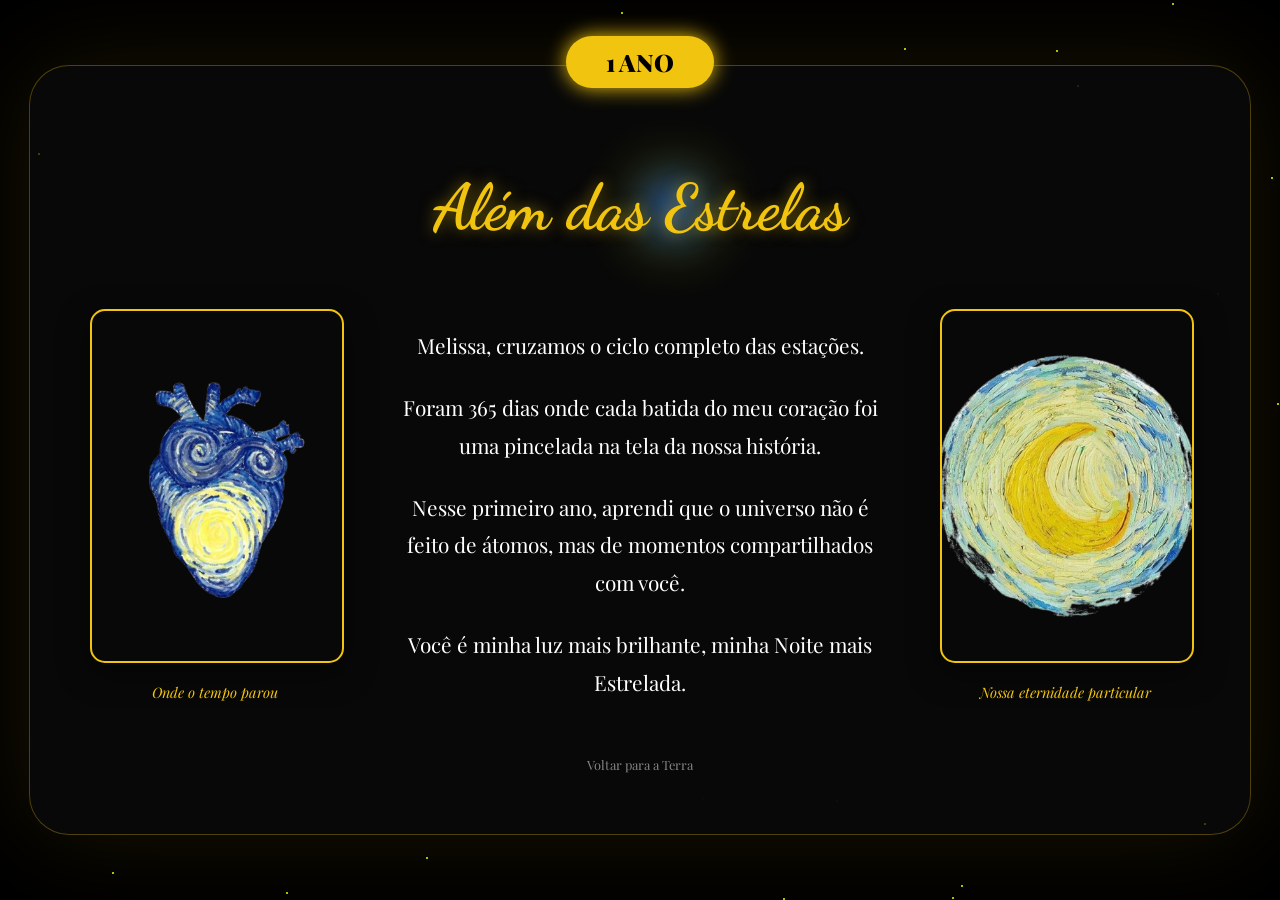
==== Segredo.html @ 1e79ab96 "Add files via upload" ====
<!DOCTYPE html>
<html lang="pt-br">
<head>
    <meta charset="UTF-8">
    <title>365 Dias de Nós</title>
    <link href="https://fonts.googleapis.com/css2?family=Dancing+Script:wght@700&family=Playfair+Display:ital,wght@1,900&display=swap" rel="stylesheet">
    <link rel="stylesheet" href="Segredo.css">
</head>
<body>
    <audio id="musicaSecreta" loop>
        <source src="Music/Congratulations.mp3" type="audio/mpeg">
    </audio>

    <div class="cosmic-bg"></div>
    
    <div class="star-system">
        <div class="star-orbit"><div class="giant-star">✦</div></div>
        <div class="star-orbit delay"><div class="giant-star">✦</div></div>
    </div>

    <main class="celebration-card">
        <div class="anniversary-badge">1 ANO</div>
        
        <h1 class="main-title">Além das Estrelas</h1>

        <div class="content-grid">
            <div class="photo-side left">
                <img src="imGogh/HeartG.png" alt="Momento 1">
                <div class="photo-caption">Onde o tempo parou</div>
            </div>

            <div class="text-center">
                <div class="scroll-text">
                    <p>Melissa, cruzamos o ciclo completo das estações.</p>
                    <p>Foram 365 dias onde cada batida do meu coração foi uma pincelada na tela da nossa história.</p>
                    <p>Nesse primeiro ano, aprendi que o universo não é feito de átomos, mas de momentos compartilhados com você.</p>
                    <p>Você é minha luz mais brilhante, minha Noite mais Estrelada.</p>
                    <p>Feliz nosso primeiro de muitos anos, espero mesmo te ter aqui comigo, pra sempre.</p>
                </div>
            </div>

            <div class="photo-side right">
                <img src="imGogh/MoonG.png" alt="Momento 2">
                <div class="photo-caption">Nossa eternidade particular</div>
            </div>
        </div>

        <a href="index.html" class="back-btn">Voltar para a Terra</a>
    </main>

    <script>
        // 1. GERAÇÃO DE ESTRELAS
        for(let i=0; i<50; i++) {
            let s = document.createElement('div');
            s.className = 'tiny-star';
            s.style.left = Math.random() * 100 + 'vw';
            s.style.top = Math.random() * 100 + 'vh';
            s.style.animationDelay = Math.random() * 3 + 's';
            document.body.appendChild(s);
        }

        // 2. LÓGICA DA MÚSICA AO MOVER O MOUSE
        const musica = document.getElementById('musicaSecreta');
        let musicaIniciada = false;

        function iniciarMusica() {
            if (!musicaIniciada) {
                musica.play().then(() => {
                    musicaIniciada = true;
                    // Remove os ouvintes para não tentar tocar de novo a cada movimento
                    window.removeEventListener('mousemove', iniciarMusica);
                    window.removeEventListener('touchstart', iniciarMusica);
                }).catch(error => {
                    console.log("Aguardando interação real...");
                });
            }
        }

        // Ouve movimento do mouse (PC) ou toque na tela (Celular)
        window.addEventListener('mousemove', iniciarMusica);
        window.addEventListener('touchstart', iniciarMusica);
    </script>
</body>
</html>
---- Segredo.css ----
body, html {
    margin: 0; padding: 0;
    width: 100%; height: 100%;
    background: #000;
    color: #fff;
    font-family: 'Playfair Display', serif;
    overflow: hidden;
    display: flex;
    align-items: center;
    justify-content: center;
}

.cosmic-bg {
    position: fixed;
    inset: 0;
    background: radial-gradient(circle at center, #0a1a3a 0%, #000 70%);
    z-index: -1;
}

.star-system {
    position: absolute;
    width: 100%; height: 100%;
    pointer-events: none;
}

.star-orbit {
    position: absolute;
    top: 50%; left: 50%;
    width: 600px; height: 600px;
    margin-top: -300px; margin-left: -300px;
    animation: rotate 20s linear infinite;
}

.delay { animation-duration: 25s; animation-direction: reverse; }

.giant-star {
    font-size: 80px;
    color: #0f31f1;
    text-shadow: 0 0 30px #0fbcf1, 0 0 60px #f1c40f;
    position: absolute;
    top: 0; left: 50%;
}

@keyframes rotate { from { transform: rotate(0deg); } to { transform: rotate(360deg); } }

.celebration-card {
    background: rgba(255, 255, 255, 0.03);
    backdrop-filter: blur(20px);
    border: 1px solid rgba(241, 196, 15, 0.3);
    padding: 60px;
    border-radius: 40px;
    text-align: center;
    max-width: 90%;
    width: 1100px;
    box-shadow: 0 0 100px rgba(241, 196, 15, 0.1);
    position: relative;
    animation: float 6s ease-in-out infinite;
    z-index: 10;
}

.anniversary-badge {
    position: absolute;
    top: -30px;
    left: 50%;
    transform: translateX(-50%);
    background: #f1c40f;
    color: #000;
    padding: 10px 40px;
    font-weight: 900;
    border-radius: 50px;
    font-size: 1.5rem;
    box-shadow: 0 0 20px #f1c40f;
}

.main-title {
    font-family: 'Dancing Script', cursive;
    font-size: 4rem;
    color: #f1c40f;
    margin-bottom: 40px;
    text-shadow: 0 0 15px rgba(241, 196, 15, 0.5);
}

.content-grid {
    display: flex;
    gap: 40px;
    align-items: center;
}

.photo-side { width: 250px; }
.photo-side img {
    width: 100%;
    height: 350px;
    object-fit: cover;
    border-radius: 15px;
    border: 2px solid #f1c40f;
    box-shadow: 0 10px 30px rgba(0,0,0,0.5);
}

.photo-caption {
    font-size: 0.9rem;
    margin-top: 15px;
    font-style: italic;
    color: #f1c40f;
}

.text-center {
    flex: 1;
    font-size: 1.3rem;
    line-height: 1.8;
    max-height: 400px;
    overflow-y: auto;
    padding: 20px;
}

.scroll-text p { margin-bottom: 25px; }

.tiny-star {
    position: absolute;
    width: 2px; height: 2px;
    background: #eeff00;
    border-radius: 50%;
    animation: blink 2s infinite;
}

@keyframes blink { 0%, 100% { opacity: 0.3; } 50% { opacity: 1; } }
@keyframes float { 0%, 100% { transform: translateY(0); } 50% { transform: translateY(-20px); } }

.back-btn {
    display: inline-block;
    margin-top: 30px;
    color: #fff;
    text-decoration: none;
    font-size: 0.8rem;
    opacity: 0.5;
    transition: 0.3s;
}
.back-btn:hover { opacity: 1; color: #f1c40f; }

.text-center::-webkit-scrollbar { width: 5px; }
.text-center::-webkit-scrollbar-thumb { background: #f1c40f; border-radius: 10px; }
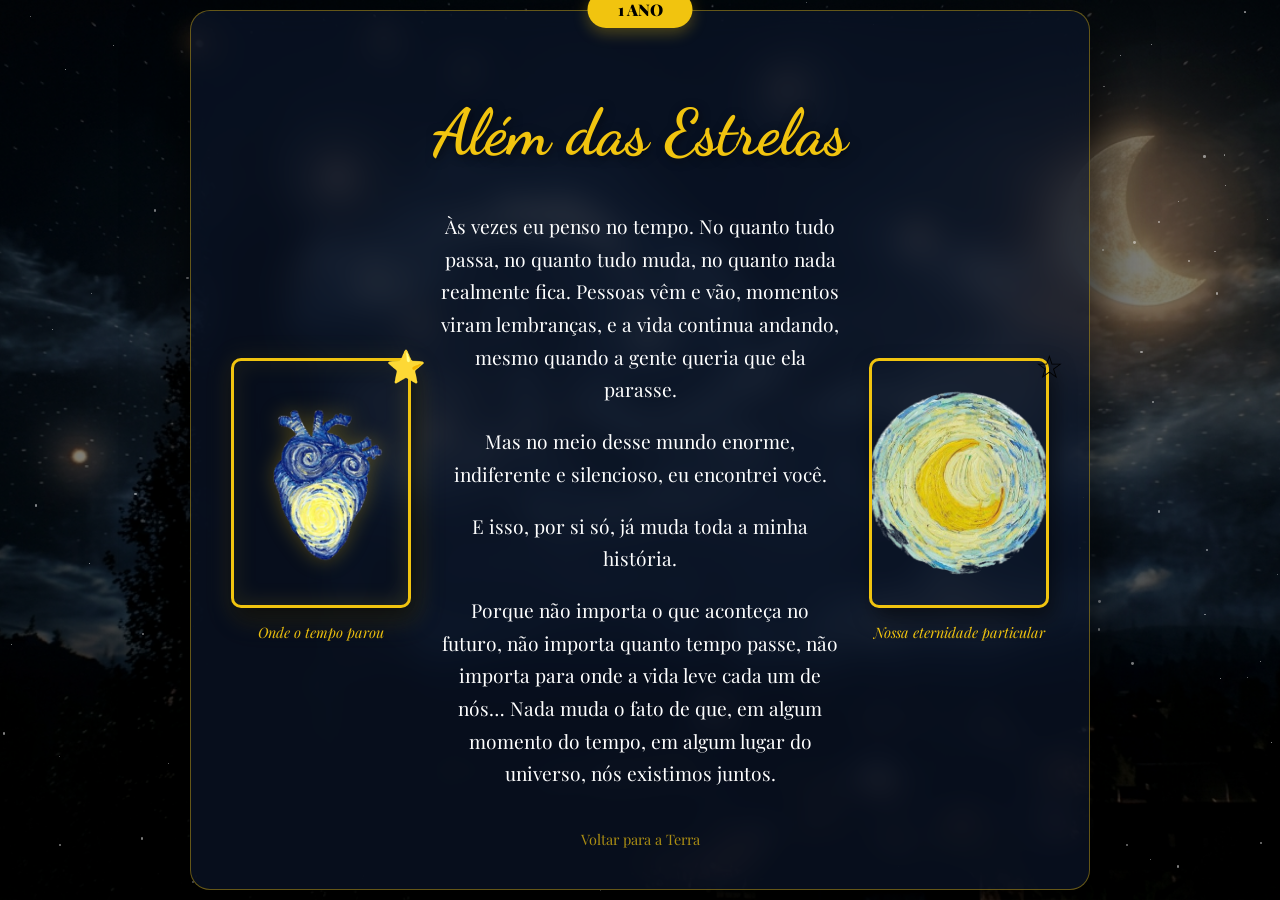
==== commit f68e60ee: "Add files via upload" ====
--- a/Segredo.html
+++ b/Segredo.html
@@ -2,83 +2,112 @@
 <html lang="pt-br">
 <head>
     <meta charset="UTF-8">
+    <meta name="viewport" content="width=device-width, initial-scale=1.0">
     <title>365 Dias de Nós</title>
     <link href="https://fonts.googleapis.com/css2?family=Dancing+Script:wght@700&family=Playfair+Display:ital,wght@1,900&display=swap" rel="stylesheet">
     <link rel="stylesheet" href="Segredo.css">
 </head>
 <body>
     <audio id="musicaSecreta" loop>
-        <source src="Music/Congratulations.mp3" type="audio/mpeg">
+        <source src="Music/SlowedMacMiller.m4a" type="audio/mpeg">
     </audio>
 
-    <div class="cosmic-bg"></div>
-    
-    <div class="star-system">
-        <div class="star-orbit"><div class="giant-star">✦</div></div>
-        <div class="star-orbit delay"><div class="giant-star">✦</div></div>
+    <div class="background-container">
+        <div id="stars"></div> 
+        <div class="overlay"></div>
     </div>
+
+    <div class="canvas-grain"></div>
 
     <main class="celebration-card">
         <div class="anniversary-badge">1 ANO</div>
+        <h1 class="main-title">Além das Estrelas</h1>
         
-        <h1 class="main-title">Além das Estrelas</h1>
-
         <div class="content-grid">
             <div class="photo-side left">
-                <img src="imGogh/HeartG.png" alt="Momento 1">
+                <div class="sunflower-icon">⭐</div>
+                <img src="imGogh/HeartG.png" alt="Coração">
                 <div class="photo-caption">Onde o tempo parou</div>
             </div>
 
             <div class="text-center">
                 <div class="scroll-text">
-                    <p>Melissa, cruzamos o ciclo completo das estações.</p>
-                    <p>Foram 365 dias onde cada batida do meu coração foi uma pincelada na tela da nossa história.</p>
-                    <p>Nesse primeiro ano, aprendi que o universo não é feito de átomos, mas de momentos compartilhados com você.</p>
-                    <p>Você é minha luz mais brilhante, minha Noite mais Estrelada.</p>
-                    <p>Feliz nosso primeiro de muitos anos, espero mesmo te ter aqui comigo, pra sempre.</p>
+                    <p>Às vezes eu penso no tempo.
+No quanto tudo passa, no quanto tudo muda, no quanto nada realmente fica.
+Pessoas vêm e vão, momentos viram lembranças, e a vida continua andando, mesmo quando a gente queria que ela parasse.</p>
+                    <p>Mas no meio desse mundo enorme, indiferente e silencioso, eu encontrei você.</p>
+                    <p>E isso, por si só, já muda toda a minha história.</p>
+                    <p>Porque não importa o que aconteça no futuro, não importa quanto tempo passe, não importa para onde a vida leve cada um de nós…
+Nada muda o fato de que, em algum momento do tempo, em algum lugar do universo, nós existimos juntos.</p>
                 </div>
             </div>
 
             <div class="photo-side right">
-                <img src="imGogh/MoonG.png" alt="Momento 2">
+                <div class="sunflower-icon">☆</div>
+                <img src="imGogh/MoonG.png" alt="Lua">
                 <div class="photo-caption">Nossa eternidade particular</div>
             </div>
         </div>
-
         <a href="index.html" class="back-btn">Voltar para a Terra</a>
     </main>
 
     <script>
-        // 1. GERAÇÃO DE ESTRELAS
-        for(let i=0; i<50; i++) {
-            let s = document.createElement('div');
-            s.className = 'tiny-star';
-            s.style.left = Math.random() * 100 + 'vw';
-            s.style.top = Math.random() * 100 + 'vh';
-            s.style.animationDelay = Math.random() * 3 + 's';
-            document.body.appendChild(s);
+        // --- SEU SCRIPT ORIGINAL ---
+        const starContainer = document.getElementById('stars');
+        const starCount = 150; // Mantenho 150 para equilíbrio
+
+        for (let i = 0; i < starCount; i++) {
+            const star = document.createElement('div');
+            star.className = 'star';
+            
+            const x = Math.random() * 100;
+            const y = Math.random() * 100;
+            const size = Math.random() * 3;
+            const duration = Math.random() * 3 + 2;
+            const delay = Math.random() * 5;
+
+            star.style.left = `${x}%`;
+            star.style.top = `${y}%`;
+            star.style.width = `${size}px`;
+            star.style.height = `${size}px`;
+            star.style.animationDuration = `${duration}s`;
+            star.style.animationDelay = `${delay}s`;
+
+            starContainer.appendChild(star);
         }
 
-        // 2. LÓGICA DA MÚSICA AO MOVER O MOUSE
         const musica = document.getElementById('musicaSecreta');
-        let musicaIniciada = false;
+        const iniciarSom = () => { musica.play(); window.removeEventListener('mousedown', iniciarSom); };
+        window.addEventListener('mousedown', iniciarSom);
 
-        function iniciarMusica() {
-            if (!musicaIniciada) {
-                musica.play().then(() => {
-                    musicaIniciada = true;
-                    // Remove os ouvintes para não tentar tocar de novo a cada movimento
-                    window.removeEventListener('mousemove', iniciarMusica);
-                    window.removeEventListener('touchstart', iniciarMusica);
-                }).catch(error => {
-                    console.log("Aguardando interação real...");
-                });
-            }
+        // --- ADIÇÃO 3: Lógica das "Estrelas Cadentes" Raras (JS) ---
+        function createShootingStar() {
+            const background = document.querySelector('.background-container');
+            const shootingStar = document.createElement('div');
+            shootingStar.className = 'shooting-star';
+            
+            // Define posição de início aleatória na parte superior
+            shootingStar.style.left = (Math.random() * 80 + 10) + '%';
+            shootingStar.style.top = (Math.random() * 40 + 10) + '%';
+            
+            // Adiciona ao fundo
+            background.appendChild(shootingStar);
+            
+            // Remove a estrela após o fim da animação (3 segundos)
+            setTimeout(() => {
+                shootingStar.remove();
+            }, 3000);
         }
 
-        // Ouve movimento do mouse (PC) ou toque na tela (Celular)
-        window.addEventListener('mousemove', iniciarMusica);
-        window.addEventListener('touchstart', iniciarMusica);
+        // Dispara uma estrela cadente rara de tempos em tempos (ex: entre 10 e 20 segundos)
+        function triggerRarityShootingStar() {
+            createShootingStar();
+            const nextTrigger = Math.random() * 10000 + 10000; // Entre 10s e 20s
+            setTimeout(triggerRarityShootingStar, nextTrigger);
+        }
+
+        // Inicia a lógica
+        setTimeout(triggerRarityShootingStar, 5000); // Começa após 5 segundos
     </script>
 </body>
 </html>
--- a/Segredo.css
+++ b/Segredo.css
@@ -1,140 +1,215 @@
+* { box-sizing: border-box; }
+
 body, html {
     margin: 0; padding: 0;
     width: 100%; height: 100%;
     background: #000;
-    color: #fff;
+    display: flex;
+    align-items: center; justify-content: center;
+    overflow: hidden;
     font-family: 'Playfair Display', serif;
-    overflow: hidden;
+}
+
+/* --- SEU CSS ORIGINAL COM AJUSTES DAS ADIÇÕES --- */
+
+/* CONFIGURAÇÃO DA IMAGEM DE FUNDO mantida */
+.background-container {
+    position: fixed;
+    inset: 0;
+    z-index: 1;
+    background-image: url('imGogh/estrelada...png'); 
+    background-size: cover;
+    background-position: center;
+    background-color: #050b18;
+}
+
+.overlay {
+    position: absolute;
+    inset: 0;
+    background: rgba(0, 0, 0, 0.5);
+    z-index: 2;
+}
+
+/* ADIÇÃO 2: Filtro de "Tela de Pintura" (Canvas Texture) */
+.canvas-grain {
+    position: fixed;
+    inset: 0;
+    pointer-events: none; /* Não interfere nos cliques */
+    z-index: 3; /* Acima do overlay e estrelas, abaixo do card */
+    opacity: 0.1; /* Bem sutil */
+    background-image: url('https://www.transparenttextures.com/patterns/canvas-orange.png');
+}
+
+/* ESTRELAS CINTILANTES mantidas */
+.star {
+    position: absolute;
+    background: white;
+    border-radius: 50%;
+    opacity: 0.5;
+    z-index: 4; /* Acima da textura de tela */
+    animation: twinkle infinite ease-in-out;
+}
+
+@keyframes twinkle {
+    0%, 100% { opacity: 0.3; transform: scale(1); }
+    50% { opacity: 1; transform: scale(1.2); }
+}
+
+/* ADIÇÃO 3: CSS das "Estrelas Cadentes" Raras */
+.shooting-star {
+    position: absolute;
+    width: 2px;
+    height: 100px;
+    background: linear-gradient(0deg, rgba(255, 255, 255, 0), rgba(255, 255, 255, 1));
+    z-index: 5;
+    transform: rotate(35deg); /* Ângulo de queda */
+    animation: shoot 3s linear forwards;
+    pointer-events: none;
+    opacity: 0;
+}
+
+@keyframes shoot {
+    0% { transform: rotate(35deg) translateY(-100px); opacity: 0; }
+    10% { opacity: 1; }
+    100% { transform: rotate(35deg) translateY(600px); opacity: 0; }
+}
+
+/* CARD DE CONTEÚDO mantido */
+.celebration-card {
+    position: relative;
+    z-index: 10;
+    background: rgba(10, 20, 40, 0.7);
+    backdrop-filter: blur(15px);
+    -webkit-backdrop-filter: blur(15px);
+    border: 1px solid rgba(241, 196, 15, 0.4);
+    padding: 40px;
+    border-radius: 20px;
+    width: 90%;
+    max-width: 900px;
+    text-align: center;
+    box-shadow: 0 20px 60px rgba(0,0,0,0.8);
+}
+
+.main-title {
+    font-family: 'Dancing Script', cursive;
+    font-size: clamp(2.5rem, 6vw, 4rem);
+    color: #f1c40f;
+    margin-bottom: 20px;
+    text-shadow: 2px 2px 10px rgba(0,0,0,0.5);
+}
+
+.content-grid {
     display: flex;
     align-items: center;
+    gap: 30px;
+    flex-wrap: wrap;
     justify-content: center;
 }
 
-.cosmic-bg {
-    position: fixed;
-    inset: 0;
-    background: radial-gradient(circle at center, #0a1a3a 0%, #000 70%);
-    z-index: -1;
-}
-
-.star-system {
-    position: absolute;
-    width: 100%; height: 100%;
-    pointer-events: none;
-}
-
-.star-orbit {
-    position: absolute;
-    top: 50%; left: 50%;
-    width: 600px; height: 600px;
-    margin-top: -300px; margin-left: -300px;
-    animation: rotate 20s linear infinite;
-}
-
-.delay { animation-duration: 25s; animation-direction: reverse; }
-
-.giant-star {
-    font-size: 80px;
-    color: #0f31f1;
-    text-shadow: 0 0 30px #0fbcf1, 0 0 60px #f1c40f;
-    position: absolute;
-    top: 0; left: 50%;
-}
-
-@keyframes rotate { from { transform: rotate(0deg); } to { transform: rotate(360deg); } }
-
-.celebration-card {
-    background: rgba(255, 255, 255, 0.03);
-    backdrop-filter: blur(20px);
-    border: 1px solid rgba(241, 196, 15, 0.3);
-    padding: 60px;
-    border-radius: 40px;
-    text-align: center;
-    max-width: 90%;
-    width: 1100px;
-    box-shadow: 0 0 100px rgba(241, 196, 15, 0.1);
-    position: relative;
-    animation: float 6s ease-in-out infinite;
-    z-index: 10;
+.photo-side {
+    position: relative; /* Para posicionar o girassol */
+    width: 180px;
+}
+
+/* ADIÇÃO 4: Interatividade: Girassóis de Van Gogh */
+.sunflower-icon {
+    position: absolute;
+    top: -15px;
+    right: -15px;
+    font-size: 2rem;
+    z-index: 11; /* Acima da imagem */
+    transition: transform 0.5s ease-in-out;
+    pointer-events: auto; /* Permite hover */
+    cursor: default;
+}
+
+/* Efeito de hover no girassol */
+.sunflower-icon:hover {
+    transform: rotate(360deg) scale(1.2);
+}
+
+.photo-side img {
+    width: 100%;
+    height: 250px;
+    object-fit: cover;
+    border: 3px solid #f1c40f;
+    border-radius: 10px;
+    box-shadow: 5px 10px 20px rgba(0,0,0,0.5);
+}
+
+.photo-caption {
+    color: #f1c40f;
+    margin-top: 10px;
+    font-size: 0.9rem;
+    font-style: italic;
+}
+
+.text-center {
+    flex: 1;
+    min-width: 280px;
+    color: #fff;
+    font-size: 1.2rem;
+    line-height: 1.7;
 }
 
 .anniversary-badge {
     position: absolute;
-    top: -30px;
-    left: 50%;
+    top: -20px; left: 50%;
     transform: translateX(-50%);
     background: #f1c40f;
     color: #000;
-    padding: 10px 40px;
+    padding: 8px 30px;
     font-weight: 900;
     border-radius: 50px;
-    font-size: 1.5rem;
-    box-shadow: 0 0 20px #f1c40f;
-}
-
-.main-title {
-    font-family: 'Dancing Script', cursive;
-    font-size: 4rem;
-    color: #f1c40f;
-    margin-bottom: 40px;
-    text-shadow: 0 0 15px rgba(241, 196, 15, 0.5);
-}
-
-.content-grid {
-    display: flex;
-    gap: 40px;
-    align-items: center;
-}
-
-.photo-side { width: 250px; }
-.photo-side img {
-    width: 100%;
-    height: 350px;
-    object-fit: cover;
-    border-radius: 15px;
-    border: 2px solid #f1c40f;
-    box-shadow: 0 10px 30px rgba(0,0,0,0.5);
-}
-
-.photo-caption {
-    font-size: 0.9rem;
-    margin-top: 15px;
-    font-style: italic;
-    color: #f1c40f;
-}
-
-.text-center {
-    flex: 1;
-    font-size: 1.3rem;
-    line-height: 1.8;
-    max-height: 400px;
-    overflow-y: auto;
-    padding: 20px;
-}
-
-.scroll-text p { margin-bottom: 25px; }
-
-.tiny-star {
-    position: absolute;
-    width: 2px; height: 2px;
-    background: #eeff00;
-    border-radius: 50%;
-    animation: blink 2s infinite;
-}
-
-@keyframes blink { 0%, 100% { opacity: 0.3; } 50% { opacity: 1; } }
-@keyframes float { 0%, 100% { transform: translateY(0); } 50% { transform: translateY(-20px); } }
+    box-shadow: 0 5px 15px rgba(241, 196, 15, 0.3);
+}
 
 .back-btn {
     display: inline-block;
-    margin-top: 30px;
-    color: #fff;
+    margin-top: 20px;
+    color: #f1c40f;
     text-decoration: none;
-    font-size: 0.8rem;
-    opacity: 0.5;
+    font-size: 0.9rem;
+    opacity: 0.7;
     transition: 0.3s;
 }
-.back-btn:hover { opacity: 1; color: #f1c40f; }
-
-.text-center::-webkit-scrollbar { width: 5px; }
-.text-center::-webkit-scrollbar-thumb { background: #f1c40f; border-radius: 10px; }+
+.back-btn:hover { opacity: 1; }
+
+/* Scrollbar mantida */
+.text-center::-webkit-scrollbar { width: 4px; }
+.text-center::-webkit-scrollbar-thumb { background: #f1c40f; border-radius: 10px; }
+
+/* --- ADIÇÃO NO SEGREDO.CSS --- */
+
+/* Animação Pulsante para o Coração de Van Gogh */
+.photo-side img[alt="Coração"] {
+    animation: pulsarGogh 3s ease-in-out infinite;
+    filter: drop-shadow(0 0 10px rgba(241, 196, 15, 0.3));
+}
+
+@keyframes pulsarGogh {
+    0% { transform: scale(1); filter: drop-shadow(0 0 5px rgba(241, 196, 15, 0.2)); }
+    50% { transform: scale(1.05); filter: drop-shadow(0 0 20px rgba(241, 196, 15, 0.6)); }
+    100% { transform: scale(1); filter: drop-shadow(0 0 5px rgba(241, 196, 15, 0.2)); }
+}
+
+/* Ajuste sutil na Lua também para não ficar estática */
+.photo-side img[alt="Lua"] {
+    animation: flutuar 4s ease-in-out infinite;
+}
+
+@keyframes flutuar {
+    0%, 100% { transform: translateY(0); }
+    50% { transform: translateY(-10px); }
+}
+
+/* Efeito de fade-in na entrada da página */
+body {
+    animation: fadeInPage 2s ease forwards;
+}
+
+@keyframes fadeInPage {
+    from { opacity: 0; background: #050b18; }
+    to { opacity: 1; }
+}
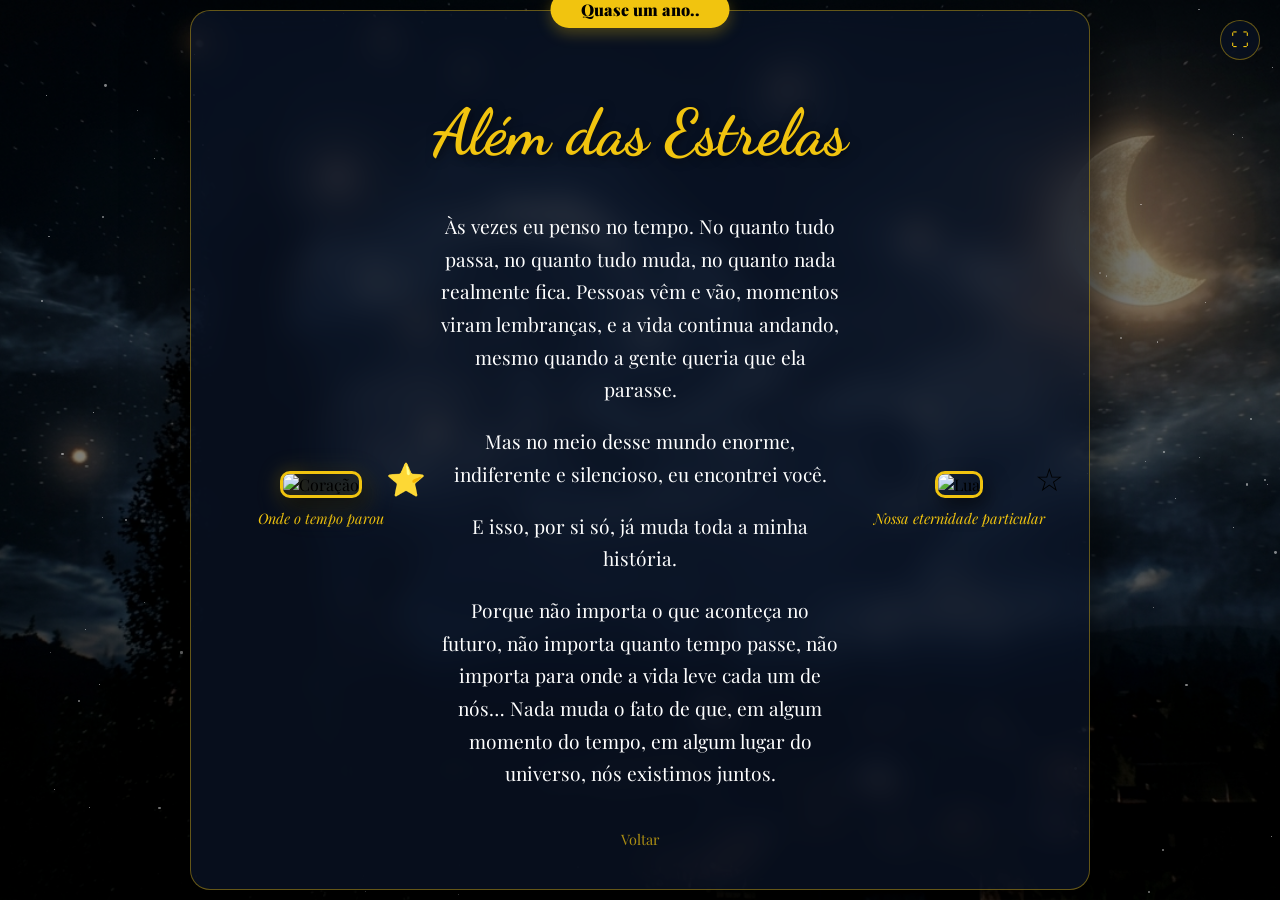
==== commit 0ea71cb1: "Add files via upload" ====
--- a/Segredo.html
+++ b/Segredo.html
@@ -3,11 +3,15 @@
 <head>
     <meta charset="UTF-8">
     <meta name="viewport" content="width=device-width, initial-scale=1.0">
-    <title>365 Dias de Nós</title>
+    <title>Mais de 300 Dias de Nós</title>
     <link href="https://fonts.googleapis.com/css2?family=Dancing+Script:wght@700&family=Playfair+Display:ital,wght@1,900&display=swap" rel="stylesheet">
     <link rel="stylesheet" href="Segredo.css">
 </head>
 <body>
+
+    <body>
+    <button id="fsBtnSecret" class="fs-btn-secret">⛶</button>
+
     <audio id="musicaSecreta" loop>
         <source src="Music/SlowedMacMiller.m4a" type="audio/mpeg">
     </audio>
@@ -20,13 +24,13 @@
     <div class="canvas-grain"></div>
 
     <main class="celebration-card">
-        <div class="anniversary-badge">1 ANO</div>
+        <div class="anniversary-badge">Quase um ano..</div>
         <h1 class="main-title">Além das Estrelas</h1>
         
         <div class="content-grid">
             <div class="photo-side left">
                 <div class="sunflower-icon">⭐</div>
-                <img src="imGogh/HeartG.png" alt="Coração">
+                <img src="imGogh/CasaGogh.png" alt="Coração">
                 <div class="photo-caption">Onde o tempo parou</div>
             </div>
 
@@ -44,11 +48,11 @@
 
             <div class="photo-side right">
                 <div class="sunflower-icon">☆</div>
-                <img src="imGogh/MoonG.png" alt="Lua">
+                <img src="imGogh/MesaGogh.png" alt="Lua">
                 <div class="photo-caption">Nossa eternidade particular</div>
             </div>
         </div>
-        <a href="index.html" class="back-btn">Voltar para a Terra</a>
+        <a href="index.html" class="back-btn">Voltar</a>
     </main>
 
     <script>
@@ -108,6 +112,30 @@
 
         // Inicia a lógica
         setTimeout(triggerRarityShootingStar, 5000); // Começa após 5 segundos
+
+        // Lógica de Tela Cheia para a Página Segredo
+const fsBtnSecret = document.getElementById('fsBtnSecret');
+
+fsBtnSecret.addEventListener('click', () => {
+    if (!document.fullscreenElement) {
+        document.documentElement.requestFullscreen().catch(err => {
+            console.error(`Erro: ${err.message}`);
+        });
+        fsBtnSecret.innerHTML = "✖"; 
+    } else {
+        if (document.exitFullscreen) {
+            document.exitFullscreen();
+            fsBtnSecret.innerHTML = "⛶";
+        }
+    }
+});
+
+// Opcional: Se ela apertar "Esc", o ícone volta ao normal sozinho
+document.addEventListener('fullscreenchange', () => {
+    if (!document.fullscreenElement) {
+        fsBtnSecret.innerHTML = "⛶";
+    }
+});
     </script>
 </body>
 </html>
--- a/Segredo.css
+++ b/Segredo.css
@@ -212,4 +212,31 @@
 @keyframes fadeInPage {
     from { opacity: 0; background: #050b18; }
     to { opacity: 1; }
+}
+
+.fs-btn-secret {
+    position: fixed;
+    top: 20px;
+    right: 20px;
+    z-index: 9999; /* Garante que fique acima de tudo */
+    width: 40px;
+    height: 40px;
+    border-radius: 50%;
+    border: 1px solid rgba(241, 196, 15, 0.4);
+    background: rgba(10, 20, 40, 0.6);
+    color: #f1c40f;
+    font-size: 18px;
+    cursor: pointer;
+    backdrop-filter: blur(10px);
+    display: flex;
+    align-items: center;
+    justify-content: center;
+    transition: 0.3s ease;
+}
+
+.fs-btn-secret:hover {
+    background: #f1c40f;
+    color: #000;
+    transform: scale(1.1);
+    box-shadow: 0 0 15px rgba(241, 196, 15, 0.5);
 }
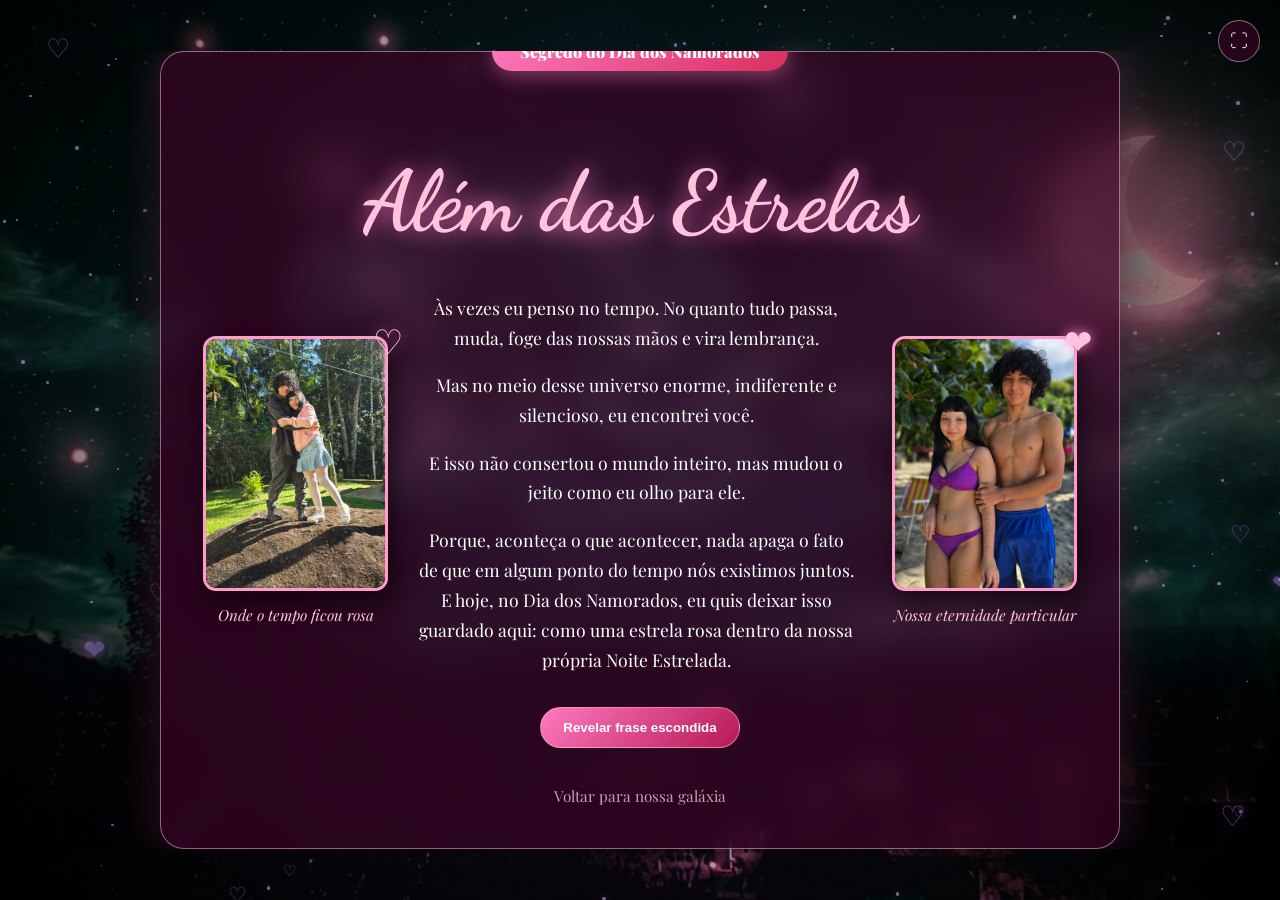
==== commit 3365328a: "Add files via upload" ====
--- a/Segredo.html
+++ b/Segredo.html
@@ -1,141 +1,122 @@
 <!DOCTYPE html>
 <html lang="pt-br">
 <head>
-    <meta charset="UTF-8">
-    <meta name="viewport" content="width=device-width, initial-scale=1.0">
-    <title>Mais de 300 Dias de Nós</title>
-    <link href="https://fonts.googleapis.com/css2?family=Dancing+Script:wght@700&family=Playfair+Display:ital,wght@1,900&display=swap" rel="stylesheet">
-    <link rel="stylesheet" href="Segredo.css">
+  <meta charset="UTF-8" />
+  <meta name="viewport" content="width=device-width, initial-scale=1.0" />
+  <title>Segredo · Nossa Noite Estrelada</title>
+  <link href="https://fonts.googleapis.com/css2?family=Dancing+Script:wght@700&family=Playfair+Display:ital,wght@0,500;1,900&display=swap" rel="stylesheet" />
+  <link rel="stylesheet" href="Segredo.css" />
 </head>
 <body>
+  <button id="fsBtnSecret" class="fs-btn-secret">⛶</button>
 
-    <body>
-    <button id="fsBtnSecret" class="fs-btn-secret">⛶</button>
+  <audio id="musicaSecreta" loop>
+    <source src="Music/SlowedMacMiller.m4a" type="audio/mpeg" />
+  </audio>
 
-    <audio id="musicaSecreta" loop>
-        <source src="Music/SlowedMacMiller.m4a" type="audio/mpeg">
-    </audio>
+  <div class="background-container">
+    <div id="stars"></div>
+    <div id="hearts"></div>
+    <div class="overlay"></div>
+  </div>
 
-    <div class="background-container">
-        <div id="stars"></div> 
-        <div class="overlay"></div>
+  <div class="canvas-grain"></div>
+
+  <main class="celebration-card">
+    <div class="anniversary-badge">Segredo do Dia dos Namorados</div>
+    <h1 class="main-title">Além das Estrelas</h1>
+
+    <div class="content-grid">
+      <div class="photo-side left">
+        <div class="sunflower-icon">♡</div>
+        <img src="imGogh/CasaGogh.jpeg" alt="Coração" />
+        <div class="photo-caption">Onde o tempo ficou rosa</div>
+      </div>
+
+      <div class="text-center">
+        <div class="scroll-text">
+          <p>Às vezes eu penso no tempo. No quanto tudo passa, muda, foge das nossas mãos e vira lembrança.</p>
+          <p>Mas no meio desse universo enorme, indiferente e silencioso, eu encontrei você.</p>
+          <p>E isso não consertou o mundo inteiro, mas mudou o jeito como eu olho para ele.</p>
+          <p>Porque, aconteça o que acontecer, nada apaga o fato de que em algum ponto do tempo nós existimos juntos. E hoje, no Dia dos Namorados, eu quis deixar isso guardado aqui: como uma estrela rosa dentro da nossa própria Noite Estrelada.</p>
+          <p>Eu te amo, Melissa. Com o lado azul da noite, com o rosa dos corações, com o vermelho da intensidade e com tudo que ainda não sei explicar.</p>
+        </div>
+      </div>
+
+      <div class="photo-side right">
+        <div class="sunflower-icon">❤</div>
+        <img src="imGogh/MesaGogh.jpeg" alt="Lua" />
+        <div class="photo-caption">Nossa eternidade particular</div>
+      </div>
     </div>
 
-    <div class="canvas-grain"></div>
+    <div class="secret-mini">
+      <button id="revealBtn">Revelar frase escondida</button>
+      <p id="hiddenPhrase"></p>
+    </div>
 
-    <main class="celebration-card">
-        <div class="anniversary-badge">Quase um ano..</div>
-        <h1 class="main-title">Além das Estrelas</h1>
-        
-        <div class="content-grid">
-            <div class="photo-side left">
-                <div class="sunflower-icon">⭐</div>
-                <img src="imGogh/CasaGogh.png" alt="Coração">
-                <div class="photo-caption">Onde o tempo parou</div>
-            </div>
+    <a href="index.html" class="back-btn">Voltar para nossa galáxia</a>
+  </main>
 
-            <div class="text-center">
-                <div class="scroll-text">
-                    <p>Às vezes eu penso no tempo.
-No quanto tudo passa, no quanto tudo muda, no quanto nada realmente fica.
-Pessoas vêm e vão, momentos viram lembranças, e a vida continua andando, mesmo quando a gente queria que ela parasse.</p>
-                    <p>Mas no meio desse mundo enorme, indiferente e silencioso, eu encontrei você.</p>
-                    <p>E isso, por si só, já muda toda a minha história.</p>
-                    <p>Porque não importa o que aconteça no futuro, não importa quanto tempo passe, não importa para onde a vida leve cada um de nós…
-Nada muda o fato de que, em algum momento do tempo, em algum lugar do universo, nós existimos juntos.</p>
-                </div>
-            </div>
+  <script>
+    const starContainer = document.getElementById('stars');
+    const heartContainer = document.getElementById('hearts');
 
-            <div class="photo-side right">
-                <div class="sunflower-icon">☆</div>
-                <img src="imGogh/MesaGogh.png" alt="Lua">
-                <div class="photo-caption">Nossa eternidade particular</div>
-            </div>
-        </div>
-        <a href="index.html" class="back-btn">Voltar</a>
-    </main>
+    for (let i = 0; i < 150; i++) {
+      const star = document.createElement('div');
+      star.className = 'star';
+      star.style.left = Math.random() * 100 + '%';
+      star.style.top = Math.random() * 100 + '%';
+      const size = Math.random() * 3 + 1;
+      star.style.width = size + 'px';
+      star.style.height = size + 'px';
+      star.style.animationDuration = Math.random() * 3 + 2 + 's';
+      star.style.animationDelay = Math.random() * 5 + 's';
+      starContainer.appendChild(star);
+    }
 
-    <script>
-        // --- SEU SCRIPT ORIGINAL ---
-        const starContainer = document.getElementById('stars');
-        const starCount = 150; // Mantenho 150 para equilíbrio
+    for (let i = 0; i < 35; i++) {
+      const heart = document.createElement('div');
+      heart.className = 'soft-heart';
+      heart.textContent = Math.random() > .5 ? '♡' : '❤';
+      heart.style.left = Math.random() * 100 + '%';
+      heart.style.top = Math.random() * 100 + '%';
+      heart.style.fontSize = Math.random() * 18 + 12 + 'px';
+      heart.style.animationDuration = Math.random() * 6 + 6 + 's';
+      heart.style.animationDelay = Math.random() * 5 + 's';
+      heartContainer.appendChild(heart);
+    }
 
-        for (let i = 0; i < starCount; i++) {
-            const star = document.createElement('div');
-            star.className = 'star';
-            
-            const x = Math.random() * 100;
-            const y = Math.random() * 100;
-            const size = Math.random() * 3;
-            const duration = Math.random() * 3 + 2;
-            const delay = Math.random() * 5;
+    const musica = document.getElementById('musicaSecreta');
+    const iniciarSom = () => { musica.play().catch(()=>{}); window.removeEventListener('mousedown', iniciarSom); window.removeEventListener('touchstart', iniciarSom); };
+    window.addEventListener('mousedown', iniciarSom);
+    window.addEventListener('touchstart', iniciarSom);
 
-            star.style.left = `${x}%`;
-            star.style.top = `${y}%`;
-            star.style.width = `${size}px`;
-            star.style.height = `${size}px`;
-            star.style.animationDuration = `${duration}s`;
-            star.style.animationDelay = `${delay}s`;
+    function createShootingHeart() {
+      const background = document.querySelector('.background-container');
+      const item = document.createElement('div');
+      item.className = 'shooting-star';
+      item.style.left = (Math.random() * 80 + 10) + '%';
+      item.style.top = (Math.random() * 40 + 5) + '%';
+      background.appendChild(item);
+      setTimeout(() => item.remove(), 3000);
+    }
+    function triggerRarityShootingStar() {
+      createShootingHeart();
+      setTimeout(triggerRarityShootingStar, Math.random() * 9000 + 8000);
+    }
+    setTimeout(triggerRarityShootingStar, 2500);
 
-            starContainer.appendChild(star);
-        }
+    document.getElementById('revealBtn').addEventListener('click', () => {
+      document.getElementById('hiddenPhrase').innerHTML = 'Entre todas as versões do céu, minha favorita é aquela em que você existe comigo. ♡';
+    });
 
-        const musica = document.getElementById('musicaSecreta');
-        const iniciarSom = () => { musica.play(); window.removeEventListener('mousedown', iniciarSom); };
-        window.addEventListener('mousedown', iniciarSom);
-
-        // --- ADIÇÃO 3: Lógica das "Estrelas Cadentes" Raras (JS) ---
-        function createShootingStar() {
-            const background = document.querySelector('.background-container');
-            const shootingStar = document.createElement('div');
-            shootingStar.className = 'shooting-star';
-            
-            // Define posição de início aleatória na parte superior
-            shootingStar.style.left = (Math.random() * 80 + 10) + '%';
-            shootingStar.style.top = (Math.random() * 40 + 10) + '%';
-            
-            // Adiciona ao fundo
-            background.appendChild(shootingStar);
-            
-            // Remove a estrela após o fim da animação (3 segundos)
-            setTimeout(() => {
-                shootingStar.remove();
-            }, 3000);
-        }
-
-        // Dispara uma estrela cadente rara de tempos em tempos (ex: entre 10 e 20 segundos)
-        function triggerRarityShootingStar() {
-            createShootingStar();
-            const nextTrigger = Math.random() * 10000 + 10000; // Entre 10s e 20s
-            setTimeout(triggerRarityShootingStar, nextTrigger);
-        }
-
-        // Inicia a lógica
-        setTimeout(triggerRarityShootingStar, 5000); // Começa após 5 segundos
-
-        // Lógica de Tela Cheia para a Página Segredo
-const fsBtnSecret = document.getElementById('fsBtnSecret');
-
-fsBtnSecret.addEventListener('click', () => {
-    if (!document.fullscreenElement) {
-        document.documentElement.requestFullscreen().catch(err => {
-            console.error(`Erro: ${err.message}`);
-        });
-        fsBtnSecret.innerHTML = "✖"; 
-    } else {
-        if (document.exitFullscreen) {
-            document.exitFullscreen();
-            fsBtnSecret.innerHTML = "⛶";
-        }
-    }
-});
-
-// Opcional: Se ela apertar "Esc", o ícone volta ao normal sozinho
-document.addEventListener('fullscreenchange', () => {
-    if (!document.fullscreenElement) {
-        fsBtnSecret.innerHTML = "⛶";
-    }
-});
-    </script>
+    const fsBtnSecret = document.getElementById('fsBtnSecret');
+    fsBtnSecret.addEventListener('click', () => {
+      if (!document.fullscreenElement) { document.documentElement.requestFullscreen().catch(()=>{}); fsBtnSecret.innerHTML = '✖'; }
+      else { document.exitFullscreen(); fsBtnSecret.innerHTML = '⛶'; }
+    });
+    document.addEventListener('fullscreenchange', () => { if (!document.fullscreenElement) fsBtnSecret.innerHTML = '⛶'; });
+  </script>
 </body>
-</html>+</html>
--- a/Segredo.css
+++ b/Segredo.css
@@ -1,242 +1 @@
-* { box-sizing: border-box; }
-
-body, html {
-    margin: 0; padding: 0;
-    width: 100%; height: 100%;
-    background: #000;
-    display: flex;
-    align-items: center; justify-content: center;
-    overflow: hidden;
-    font-family: 'Playfair Display', serif;
-}
-
-/* --- SEU CSS ORIGINAL COM AJUSTES DAS ADIÇÕES --- */
-
-/* CONFIGURAÇÃO DA IMAGEM DE FUNDO mantida */
-.background-container {
-    position: fixed;
-    inset: 0;
-    z-index: 1;
-    background-image: url('imGogh/estrelada...png'); 
-    background-size: cover;
-    background-position: center;
-    background-color: #050b18;
-}
-
-.overlay {
-    position: absolute;
-    inset: 0;
-    background: rgba(0, 0, 0, 0.5);
-    z-index: 2;
-}
-
-/* ADIÇÃO 2: Filtro de "Tela de Pintura" (Canvas Texture) */
-.canvas-grain {
-    position: fixed;
-    inset: 0;
-    pointer-events: none; /* Não interfere nos cliques */
-    z-index: 3; /* Acima do overlay e estrelas, abaixo do card */
-    opacity: 0.1; /* Bem sutil */
-    background-image: url('https://www.transparenttextures.com/patterns/canvas-orange.png');
-}
-
-/* ESTRELAS CINTILANTES mantidas */
-.star {
-    position: absolute;
-    background: white;
-    border-radius: 50%;
-    opacity: 0.5;
-    z-index: 4; /* Acima da textura de tela */
-    animation: twinkle infinite ease-in-out;
-}
-
-@keyframes twinkle {
-    0%, 100% { opacity: 0.3; transform: scale(1); }
-    50% { opacity: 1; transform: scale(1.2); }
-}
-
-/* ADIÇÃO 3: CSS das "Estrelas Cadentes" Raras */
-.shooting-star {
-    position: absolute;
-    width: 2px;
-    height: 100px;
-    background: linear-gradient(0deg, rgba(255, 255, 255, 0), rgba(255, 255, 255, 1));
-    z-index: 5;
-    transform: rotate(35deg); /* Ângulo de queda */
-    animation: shoot 3s linear forwards;
-    pointer-events: none;
-    opacity: 0;
-}
-
-@keyframes shoot {
-    0% { transform: rotate(35deg) translateY(-100px); opacity: 0; }
-    10% { opacity: 1; }
-    100% { transform: rotate(35deg) translateY(600px); opacity: 0; }
-}
-
-/* CARD DE CONTEÚDO mantido */
-.celebration-card {
-    position: relative;
-    z-index: 10;
-    background: rgba(10, 20, 40, 0.7);
-    backdrop-filter: blur(15px);
-    -webkit-backdrop-filter: blur(15px);
-    border: 1px solid rgba(241, 196, 15, 0.4);
-    padding: 40px;
-    border-radius: 20px;
-    width: 90%;
-    max-width: 900px;
-    text-align: center;
-    box-shadow: 0 20px 60px rgba(0,0,0,0.8);
-}
-
-.main-title {
-    font-family: 'Dancing Script', cursive;
-    font-size: clamp(2.5rem, 6vw, 4rem);
-    color: #f1c40f;
-    margin-bottom: 20px;
-    text-shadow: 2px 2px 10px rgba(0,0,0,0.5);
-}
-
-.content-grid {
-    display: flex;
-    align-items: center;
-    gap: 30px;
-    flex-wrap: wrap;
-    justify-content: center;
-}
-
-.photo-side {
-    position: relative; /* Para posicionar o girassol */
-    width: 180px;
-}
-
-/* ADIÇÃO 4: Interatividade: Girassóis de Van Gogh */
-.sunflower-icon {
-    position: absolute;
-    top: -15px;
-    right: -15px;
-    font-size: 2rem;
-    z-index: 11; /* Acima da imagem */
-    transition: transform 0.5s ease-in-out;
-    pointer-events: auto; /* Permite hover */
-    cursor: default;
-}
-
-/* Efeito de hover no girassol */
-.sunflower-icon:hover {
-    transform: rotate(360deg) scale(1.2);
-}
-
-.photo-side img {
-    width: 100%;
-    height: 250px;
-    object-fit: cover;
-    border: 3px solid #f1c40f;
-    border-radius: 10px;
-    box-shadow: 5px 10px 20px rgba(0,0,0,0.5);
-}
-
-.photo-caption {
-    color: #f1c40f;
-    margin-top: 10px;
-    font-size: 0.9rem;
-    font-style: italic;
-}
-
-.text-center {
-    flex: 1;
-    min-width: 280px;
-    color: #fff;
-    font-size: 1.2rem;
-    line-height: 1.7;
-}
-
-.anniversary-badge {
-    position: absolute;
-    top: -20px; left: 50%;
-    transform: translateX(-50%);
-    background: #f1c40f;
-    color: #000;
-    padding: 8px 30px;
-    font-weight: 900;
-    border-radius: 50px;
-    box-shadow: 0 5px 15px rgba(241, 196, 15, 0.3);
-}
-
-.back-btn {
-    display: inline-block;
-    margin-top: 20px;
-    color: #f1c40f;
-    text-decoration: none;
-    font-size: 0.9rem;
-    opacity: 0.7;
-    transition: 0.3s;
-}
-
-.back-btn:hover { opacity: 1; }
-
-/* Scrollbar mantida */
-.text-center::-webkit-scrollbar { width: 4px; }
-.text-center::-webkit-scrollbar-thumb { background: #f1c40f; border-radius: 10px; }
-
-/* --- ADIÇÃO NO SEGREDO.CSS --- */
-
-/* Animação Pulsante para o Coração de Van Gogh */
-.photo-side img[alt="Coração"] {
-    animation: pulsarGogh 3s ease-in-out infinite;
-    filter: drop-shadow(0 0 10px rgba(241, 196, 15, 0.3));
-}
-
-@keyframes pulsarGogh {
-    0% { transform: scale(1); filter: drop-shadow(0 0 5px rgba(241, 196, 15, 0.2)); }
-    50% { transform: scale(1.05); filter: drop-shadow(0 0 20px rgba(241, 196, 15, 0.6)); }
-    100% { transform: scale(1); filter: drop-shadow(0 0 5px rgba(241, 196, 15, 0.2)); }
-}
-
-/* Ajuste sutil na Lua também para não ficar estática */
-.photo-side img[alt="Lua"] {
-    animation: flutuar 4s ease-in-out infinite;
-}
-
-@keyframes flutuar {
-    0%, 100% { transform: translateY(0); }
-    50% { transform: translateY(-10px); }
-}
-
-/* Efeito de fade-in na entrada da página */
-body {
-    animation: fadeInPage 2s ease forwards;
-}
-
-@keyframes fadeInPage {
-    from { opacity: 0; background: #050b18; }
-    to { opacity: 1; }
-}
-
-.fs-btn-secret {
-    position: fixed;
-    top: 20px;
-    right: 20px;
-    z-index: 9999; /* Garante que fique acima de tudo */
-    width: 40px;
-    height: 40px;
-    border-radius: 50%;
-    border: 1px solid rgba(241, 196, 15, 0.4);
-    background: rgba(10, 20, 40, 0.6);
-    color: #f1c40f;
-    font-size: 18px;
-    cursor: pointer;
-    backdrop-filter: blur(10px);
-    display: flex;
-    align-items: center;
-    justify-content: center;
-    transition: 0.3s ease;
-}
-
-.fs-btn-secret:hover {
-    background: #f1c40f;
-    color: #000;
-    transform: scale(1.1);
-    box-shadow: 0 0 15px rgba(241, 196, 15, 0.5);
-}+*{box-sizing:border-box}body,html{margin:0;padding:0;width:100%;min-height:100%;background:#080014;display:flex;align-items:center;justify-content:center;overflow:hidden;font-family:'Playfair Display',serif;color:white}body{animation:fadeInPage 1.5s ease forwards}@keyframes fadeInPage{from{opacity:0}to{opacity:1}}.background-container{position:fixed;inset:0;z-index:1;background-image:url('imGogh/estrelada...png');background-size:cover;background-position:center;background-color:#050b18;filter:hue-rotate(305deg) saturate(1.35)}.overlay{position:absolute;inset:0;background:radial-gradient(circle at center,rgba(255,122,191,.08),rgba(0,0,0,.66));z-index:2}.canvas-grain{position:fixed;inset:0;pointer-events:none;z-index:3;opacity:.1;background-image:url('https://www.transparenttextures.com/patterns/canvas-orange.png')}.star{position:absolute;background:#ffc3dd;border-radius:50%;opacity:.5;z-index:4;animation:twinkle infinite ease-in-out;box-shadow:0 0 10px #ff7abf}@keyframes twinkle{0%,100%{opacity:.25;transform:scale(1)}50%{opacity:1;transform:scale(1.35)}}.soft-heart{position:absolute;color:#ff9ccc;z-index:4;opacity:.35;text-shadow:0 0 12px #ff7abf;animation:floatHeart infinite ease-in-out}@keyframes floatHeart{0%,100%{transform:translateY(0) rotate(0deg);opacity:.25}50%{transform:translateY(-20px) rotate(8deg);opacity:.7}}.shooting-star{position:absolute;width:3px;height:120px;background:linear-gradient(0deg,rgba(255,122,191,0),rgba(255,195,221,1));z-index:5;transform:rotate(35deg);animation:shoot 3s linear forwards;pointer-events:none;opacity:0;box-shadow:0 0 16px #ff7abf}@keyframes shoot{0%{transform:rotate(35deg) translateY(-100px);opacity:0}10%{opacity:1}100%{transform:rotate(35deg) translateY(650px);opacity:0}}.celebration-card{position:relative;z-index:10;background:rgba(55,5,37,.73);backdrop-filter:blur(16px);border:1px solid rgba(255,195,221,.5);padding:42px;border-radius:24px;width:min(92vw,960px);text-align:center;box-shadow:0 25px 80px rgba(0,0,0,.8),0 0 40px rgba(255,122,191,.28)}.main-title{font-family:'Dancing Script',cursive;font-size:clamp(3rem,7vw,5.3rem);color:#ffc3dd;margin-bottom:22px;text-shadow:0 0 22px rgba(255,122,191,.85)}.content-grid{display:flex;align-items:center;gap:30px;flex-wrap:wrap;justify-content:center}.photo-side{position:relative;width:185px}.sunflower-icon{position:absolute;top:-18px;right:-15px;font-size:2.1rem;z-index:11;color:#ffc3dd;text-shadow:0 0 14px #ff7abf;transition:.5s}.sunflower-icon:hover{transform:rotate(360deg) scale(1.25)}.photo-side img{width:100%;height:255px;object-fit:cover;border:3px solid #ff9ccc;border-radius:13px;box-shadow:5px 12px 25px rgba(0,0,0,.55);animation:pulsarGogh 3.4s ease-in-out infinite}@keyframes pulsarGogh{0%,100%{transform:scale(1);filter:drop-shadow(0 0 6px rgba(255,122,191,.25))}50%{transform:scale(1.04);filter:drop-shadow(0 0 22px rgba(255,122,191,.75))}}.photo-caption{color:#ffc3dd;margin-top:10px;font-size:.95rem;font-style:italic}.text-center{flex:1;min-width:280px;color:#fff;font-size:1.1rem;line-height:1.7;max-height:410px;overflow:auto;padding-right:8px}.text-center p{margin-bottom:14px}.anniversary-badge{position:absolute;top:-20px;left:50%;transform:translateX(-50%);background:linear-gradient(135deg,#ff7abf,#d92e5f);color:#fff;padding:9px 28px;font-weight:900;border-radius:999px;box-shadow:0 5px 20px rgba(255,122,191,.45)}.back-btn{display:inline-block;margin-top:20px;color:#ffc3dd;text-decoration:none;font-size:.95rem;opacity:.78;transition:.3s}.back-btn:hover{opacity:1;text-shadow:0 0 12px #ff7abf}.secret-mini{margin-top:22px}.secret-mini button{border:1px solid rgba(255,195,221,.5);background:linear-gradient(135deg,#ff7abf,#b71855);color:#fff;border-radius:999px;padding:12px 22px;font-weight:800;cursor:pointer;transition:.3s}.secret-mini button:hover{transform:scale(1.04);filter:brightness(1.1)}#hiddenPhrase{color:#ffe0ef;margin-top:14px;font-size:1.1rem}.fs-btn-secret{position:fixed;top:20px;right:20px;z-index:9999;width:42px;height:42px;border-radius:50%;border:1px solid rgba(255,195,221,.5);background:rgba(55,5,37,.65);color:#ffc3dd;font-size:18px;cursor:pointer;backdrop-filter:blur(10px);display:flex;align-items:center;justify-content:center;transition:.3s}.fs-btn-secret:hover{background:#ff7abf;color:#fff;transform:scale(1.1);box-shadow:0 0 15px rgba(255,122,191,.5)}@media(max-width:760px){body,html{overflow:auto;align-items:flex-start}.celebration-card{margin:56px 0;padding:32px 22px}.content-grid{flex-direction:column}.photo-side{width:min(70vw,220px)}.text-center{max-height:none;overflow:visible}.anniversary-badge{font-size:.85rem;white-space:nowrap}}
